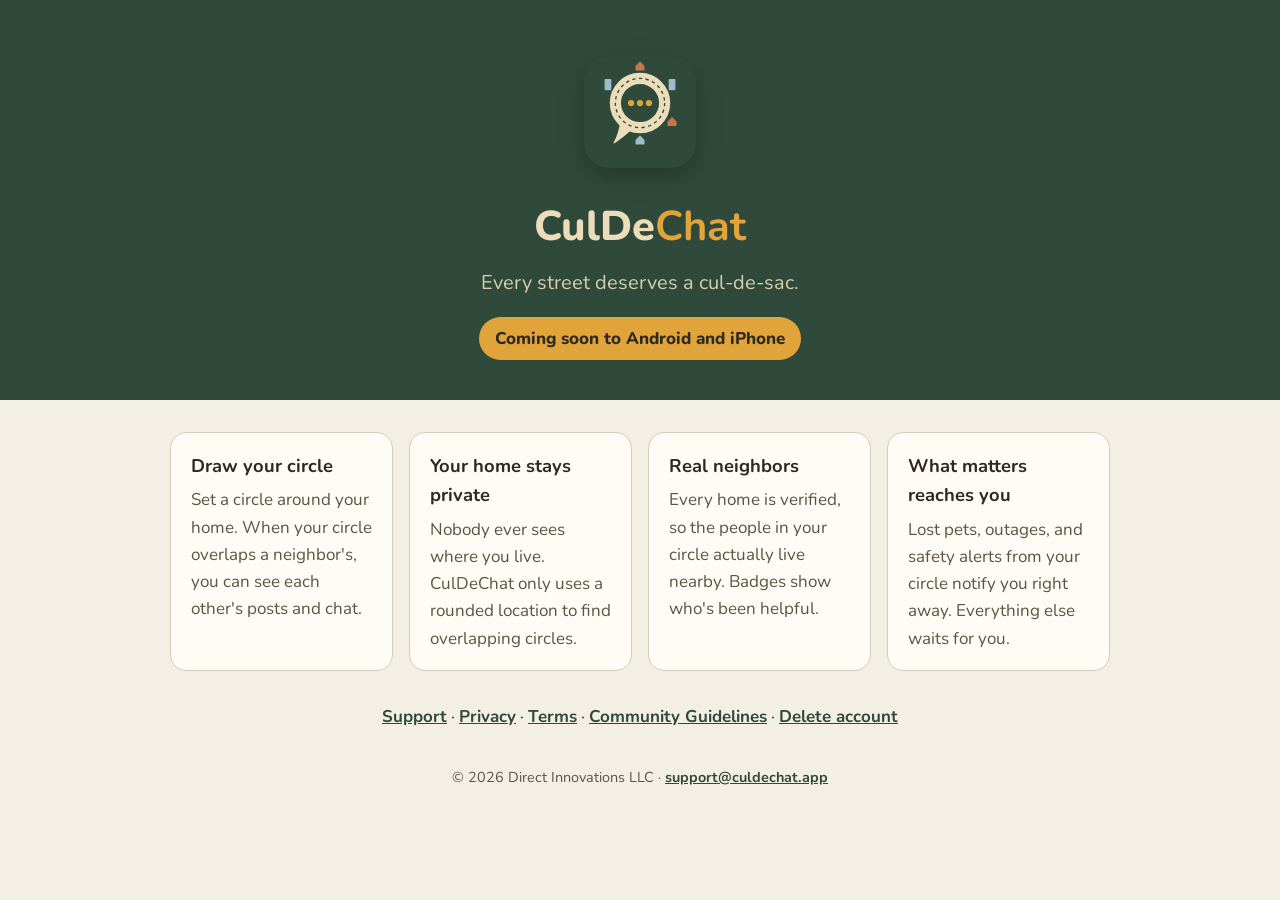
==== index.html @ f39689b9 "Website for culdechat.app: home, support, privacy, terms, guidelines, delete account Co-Authored-By:" ====
<!doctype html>
<html lang="en">
<head>
<meta charset="utf-8">
<meta name="viewport" content="width=device-width, initial-scale=1">
<title>CulDeChat · Every street deserves a cul-de-sac</title>
<meta name="description" content="CulDeChat connects you with the people who live near you, without ever showing anyone where you live.">
<link rel="icon" href="icon.svg" type="image/svg+xml">
<link rel="preconnect" href="https://fonts.googleapis.com">
<link rel="preconnect" href="https://fonts.gstatic.com" crossorigin>
<link href="https://fonts.googleapis.com/css2?family=Nunito:wght@400;600;700;800&display=swap" rel="stylesheet">
<link rel="stylesheet" href="style.css">
</head>
<body>
<section class="hero">
  <img src="icon.svg" alt="CulDeChat app icon">
  <h1>CulDe<b>Chat</b></h1>
  <p class="tag">Every street deserves a cul-de-sac.</p>
  <span class="soon">Coming soon to Android and iPhone</span>
</section>

<section class="features">
  <div class="feature">
    <h2>Draw your circle</h2>
    <p>Set a circle around your home. When your circle overlaps a neighbor's, you can see each other's posts and chat.</p>
  </div>
  <div class="feature">
    <h2>Your home stays private</h2>
    <p>Nobody ever sees where you live. CulDeChat only uses a rounded location to find overlapping circles.</p>
  </div>
  <div class="feature">
    <h2>Real neighbors</h2>
    <p>Every home is verified, so the people in your circle actually live nearby. Badges show who's been helpful.</p>
  </div>
  <div class="feature">
    <h2>What matters reaches you</h2>
    <p>Lost pets, outages, and safety alerts from your circle notify you right away. Everything else waits for you.</p>
  </div>
</section>

<p class="links"><a href="support.html">Support</a> · <a href="privacy.html">Privacy</a> · <a href="terms.html">Terms</a> · <a href="guidelines.html">Community Guidelines</a> · <a href="delete-account.html">Delete account</a></p>

<footer>
  <p>© 2026 Direct Innovations LLC · <a href="mailto:support@culdechat.app">support@culdechat.app</a></p>
</footer>
</body>
</html>
---- style.css ----
/* CulDeChat website: Pine & Sky colors, Nunito type (see docs/product/branding.md). */
:root {
  --pine: #2F4A3B;
  --wheat: #EBDDBA;
  --marigold: #E0A43A;
  --clay: #C8754A;
  --sky: #9DBCCB;
  --paper: #F4EFE4;
  --card: #FFFCF6;
  --bark: #2F2A20;
  --muted: #5C5446;
  --line: #D6CCBA;
  --link: #2F4A3B;
  --tagline: #3E5E4B;
}
@media (prefers-color-scheme: dark) {
  :root {
    --paper: #1E1B15;
    --card: #2A261E;
    --bark: #EFE8DA;
    --muted: #C9BFAE;
    --line: #463F33;
    --link: #E0A43A;
    --tagline: #B9CFC0;
  }
}
* { box-sizing: border-box; }
html { -webkit-text-size-adjust: 100%; }
body {
  margin: 0;
  background: var(--paper);
  color: var(--bark);
  font: 17px/1.6 "Nunito", system-ui, -apple-system, "Segoe UI", sans-serif;
}
a { color: var(--link); font-weight: 700; }
a:hover { color: var(--clay); }

.top {
  display: flex; flex-wrap: wrap; align-items: center; justify-content: space-between;
  gap: 8px 20px; padding: 14px 20px; background: var(--pine);
}
.brand { display: flex; align-items: center; gap: 10px; text-decoration: none; }
.brand img { border-radius: 9px; }
.brand span { color: var(--wheat); font-size: 1.35rem; font-weight: 800; letter-spacing: .2px; }
.brand b { color: var(--marigold); font-weight: 800; }
.top nav { display: flex; flex-wrap: wrap; gap: 4px 16px; }
.top nav a { color: var(--wheat); text-decoration: none; font-weight: 600; padding: 4px 0; }
.top nav a:hover, .top nav a[aria-current="page"] { color: var(--marigold); }

.doc {
  max-width: 820px; margin: 28px auto; padding: 8px 28px 24px;
  background: var(--card); border: 1px solid var(--line); border-radius: 16px;
}
.doc h1 { font-size: 2rem; line-height: 1.2; margin: 20px 0 12px; }
.doc h1 + p, .doc h1 + p + p, .doc h1 + p + p + p { margin: 2px 0; }
.doc h2 { margin-top: 32px; padding-top: 8px; border-top: 1px solid var(--line); font-size: 1.35rem; }
.doc h3 { margin-top: 24px; font-size: 1.1rem; }
.doc hr { display: none; }
.doc blockquote {
  margin: 16px 0; padding: 10px 16px; border-left: 4px solid var(--clay);
  background: color-mix(in srgb, var(--clay) 10%, transparent); border-radius: 0 8px 8px 0;
}
.doc blockquote p { margin: 4px 0; }
.table { overflow-x: auto; margin: 12px 0; }
table { border-collapse: collapse; width: 100%; min-width: 520px; font-size: .95rem; }
th, td { text-align: left; vertical-align: top; padding: 8px 10px; border-bottom: 1px solid var(--line); }
th { background: color-mix(in srgb, var(--pine) 12%, transparent); }
li { margin: 4px 0; }

footer { text-align: center; color: var(--muted); font-size: .9rem; padding: 8px 16px 32px; }
footer p { margin: 4px 0; }

/* Home page */
.hero { text-align: center; padding: 56px 20px 40px; background: var(--pine); color: var(--wheat); }
.hero img { width: 112px; height: 112px; border-radius: 26px; box-shadow: 0 8px 24px rgba(0,0,0,.25); }
.hero h1 { margin: 18px 0 6px; font-size: 2.6rem; font-weight: 800; }
.hero h1 b { color: var(--marigold); }
.hero p.tag { margin: 0 0 18px; font-size: 1.25rem; color: var(--wheat); opacity: .9; }
.hero .soon {
  display: inline-block; padding: 8px 16px; border-radius: 999px;
  background: var(--marigold); color: #2F2A20; font-weight: 800;
}
.features {
  max-width: 980px; margin: 32px auto; padding: 0 20px;
  display: grid; grid-template-columns: repeat(auto-fit, minmax(200px, 1fr)); gap: 16px;
}
.feature { background: var(--card); border: 1px solid var(--line); border-radius: 16px; padding: 18px 20px; }
.feature h2 { margin: 0 0 6px; font-size: 1.15rem; }
.feature p { margin: 0; color: var(--muted); }
.links { text-align: center; margin: 8px 0 24px; }

@media (max-width: 600px) {
  body { font-size: 16px; }
  .doc { margin: 0; border-radius: 0; border-left: 0; border-right: 0; padding: 4px 18px 20px; }
  .doc h1 { font-size: 1.6rem; }
  .hero h1 { font-size: 2.1rem; }
}
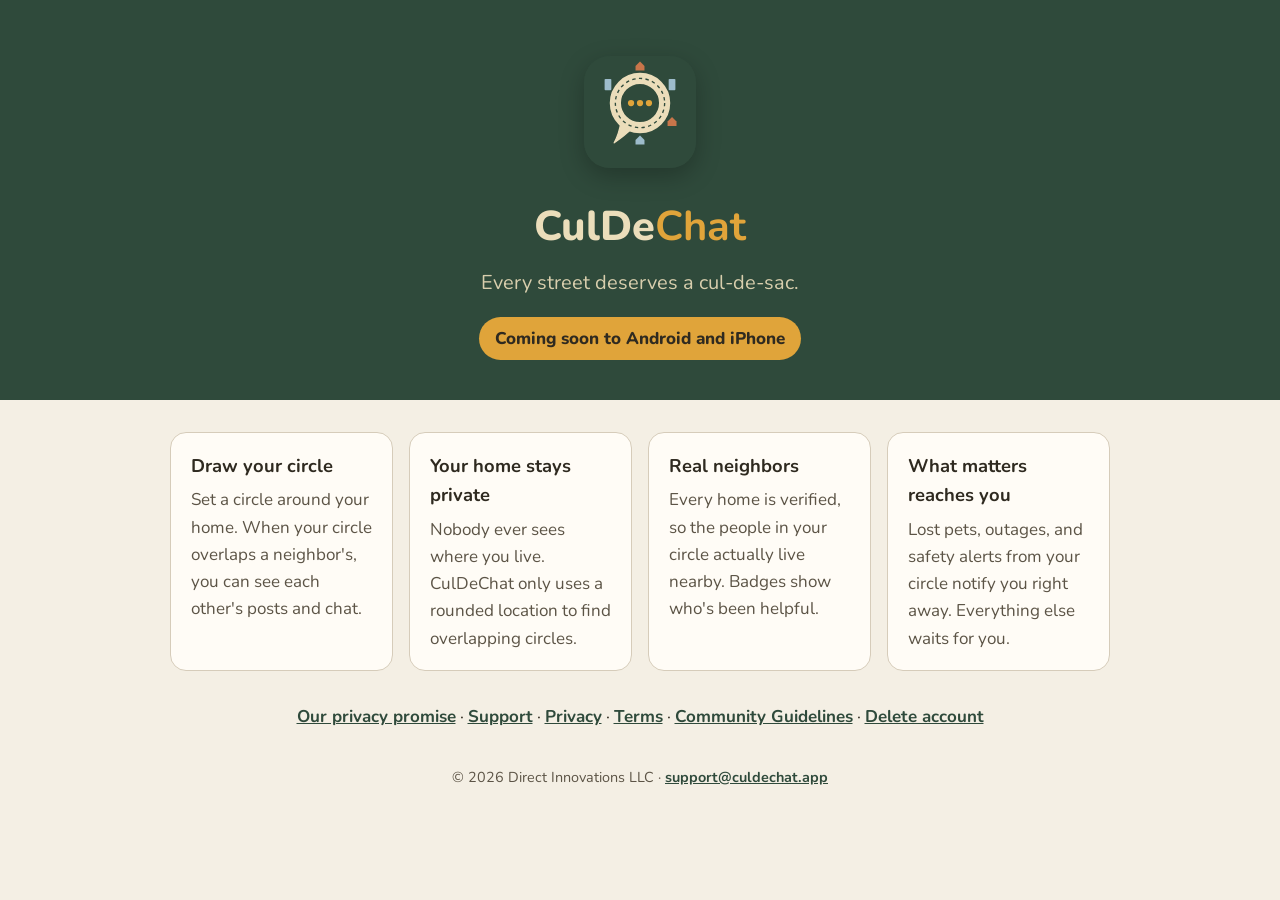
==== commit 84a17705: "Our privacy promise page (Nov 22), linked from the home page, nav and footer Co-Authored-By: Claude " ====
--- a/index.html
+++ b/index.html
@@ -38,7 +38,7 @@
   </div>
 </section>
 
-<p class="links"><a href="support.html">Support</a> · <a href="privacy.html">Privacy</a> · <a href="terms.html">Terms</a> · <a href="guidelines.html">Community Guidelines</a> · <a href="delete-account.html">Delete account</a></p>
+<p class="links"><a href="promise.html">Our privacy promise</a> · <a href="support.html">Support</a> · <a href="privacy.html">Privacy</a> · <a href="terms.html">Terms</a> · <a href="guidelines.html">Community Guidelines</a> · <a href="delete-account.html">Delete account</a></p>
 
 <footer>
   <p>© 2026 Direct Innovations LLC · <a href="mailto:support@culdechat.app">support@culdechat.app</a></p>
